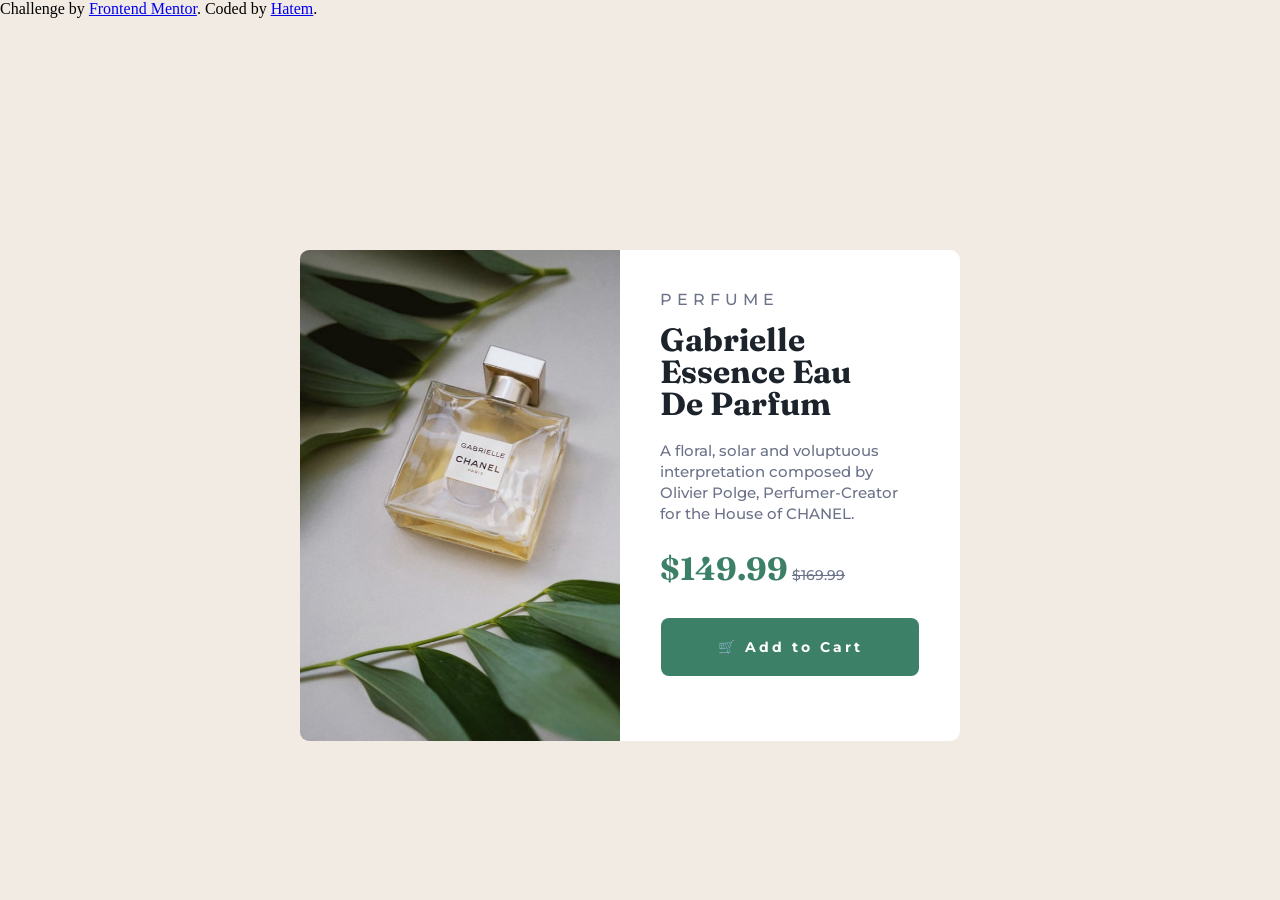
==== index.html @ 22d61ac0 "done" ====
<!doctype html>
<html lang="en">
 <head>
  <meta charset="UTF-8" />
  <meta name="viewport" content="width=device-width, initial-scale=1.0" />
  <title>Frontend Mentor | Product preview card component</title>
  
  <link rel="preconnect" href="https://fonts.googleapis.com" />
  <link rel="preconnect" href="https://fonts.gstatic.com" crossorigin />
  <link href="https://fonts.googleapis.com/css2?family=Fraunces:opsz,wght@9..144,700&family=Montserrat:wght@500;700&display=swap" rel="stylesheet" />

  <link rel="stylesheet" href="styles.css" />
</head>
  <body>
    <div class="container">
      <img
        class="image-of-perfume"
        src="images/image-product-desktop.jpg"
        alt="image-of-perfume"
      />
      <div class="product-info-box">
        <header class="heading">
          <p class="first-word">Perfume</p>
          <h1 class="main-title">Gabrielle Essence Eau De Parfum</h1>
        </header>
        <article>
          <ul class="description">
            <li>A floral, solar and voluptuous</li>
            <li>interpretation composed by</li>
            <li>Olivier Polge, Perfumer-Creator</li>
            <li>for the House of CHANEL.</li>
          </ul>
        </article>
        <div class="price-box">
          <span class="new-price">$149.99</span>
          <span class="real-price">$169.99</span>
        </div>
        <button class="cart-button">🛒 Add to Cart</button>
      </div>
    </div>
  </body>
  <footer class="attribution">
    Challenge by <a href="https://www.frontendmentor.io?ref=challenge">Frontend Mentor</a>. 
    Coded by <a href="https://github.com/hatem-create/hatem-create">Hatem</a>.
  </footer>
</html>
---- styles.css ----
* {
  margin: 0 auto;
  box-sizing: border-box;
}

body {
  background-color: hsl(30, 38%, 92%)
}


.image-of-perfume {
  position: absolute;
  border: solid 0px;
  width: 9cm;
  height: 13cm;
  left: 300px;
  top: 250px;
  border-radius: 9px;
}


.product-info-box {
  position: absolute;
  border: solid 0px;
  left: 620px;
  top: 250px;
  background-color: hsl(0, 0%, 100%);
  width: 9cm;
  height: 13cm;
  border: 10px;
  text-align: left;
  padding: 40px;
  border-top-left-radius: 0px;
  border-top-right-radius: 10px;
  border-bottom-right-radius: 10px;
}


.first-word {
  font-family: 'Montserrat', sans-serif;
  font-weight: 500;
  color: hsl(228, 12%, 48%);
  letter-spacing: 5px;
  margin-bottom: 15px;
  padding: 0px;
  text-transform: uppercase;
  text-align: left;
}

.main-title {
  font-family: 'Fraunces', serif;
  font-weight: 700;
  font-size: 32px;
  color: hsl(212, 21%, 14%);
  max-width: 200px;
  line-height: 1.0;
  text-align: left;
  padding: 0px;
  margin: 0;
}



.description {
  font-family: 'Montserrat', sans-serif;
  font-size: 15px;
  font-weight: 500;
  color: hsl(228, 12%, 48%);
  list-style: none;         
  line-height: 1.4;
  margin-top: 20px;
  margin-bottom: 25px;
  text-align: left;
  padding-left: 0;
  margin-left: 0;
  
}

.price-box {
  margin-left: 0;
}


.new-price {
  color: hsl(158, 36%, 37%);
  font-size: 32px;
  font-family: 'Fraunces', serif;
  font-weight: 700;
  margin-top: 100px;
}

.real-price {
  font-family: 'Montserrat', sans-serif;
  font-size: 14px;
  font-weight: 500;
  color: hsl(228, 12%, 48%);
  text-decoration: line-through;
  text-align: center;
}

.cart-button {
  background-color: hsl(158, 36%, 37%);
  color: hsl(0, 0%, 100%);
  border: 0px;
  font-family: 'Montserrat', sans-serif;
  font-size: 14px;
  font-weight: 700;
  border-radius: 8px;
  width: 99%;
  display: flex;
  justify-content: center; /* Centers the icon and text horizontally */
  align-items: center;     /* Centers the icon and text vertically */
  gap: 100px;               /* Injects a precise space between the icon and text */
  padding: 20px 0;
  cursor: pointer;
  margin-top: 30px;
  letter-spacing: 3px;
}

.cart-button:hover {
  background-color: hsl(158, 42%, 18%);
}
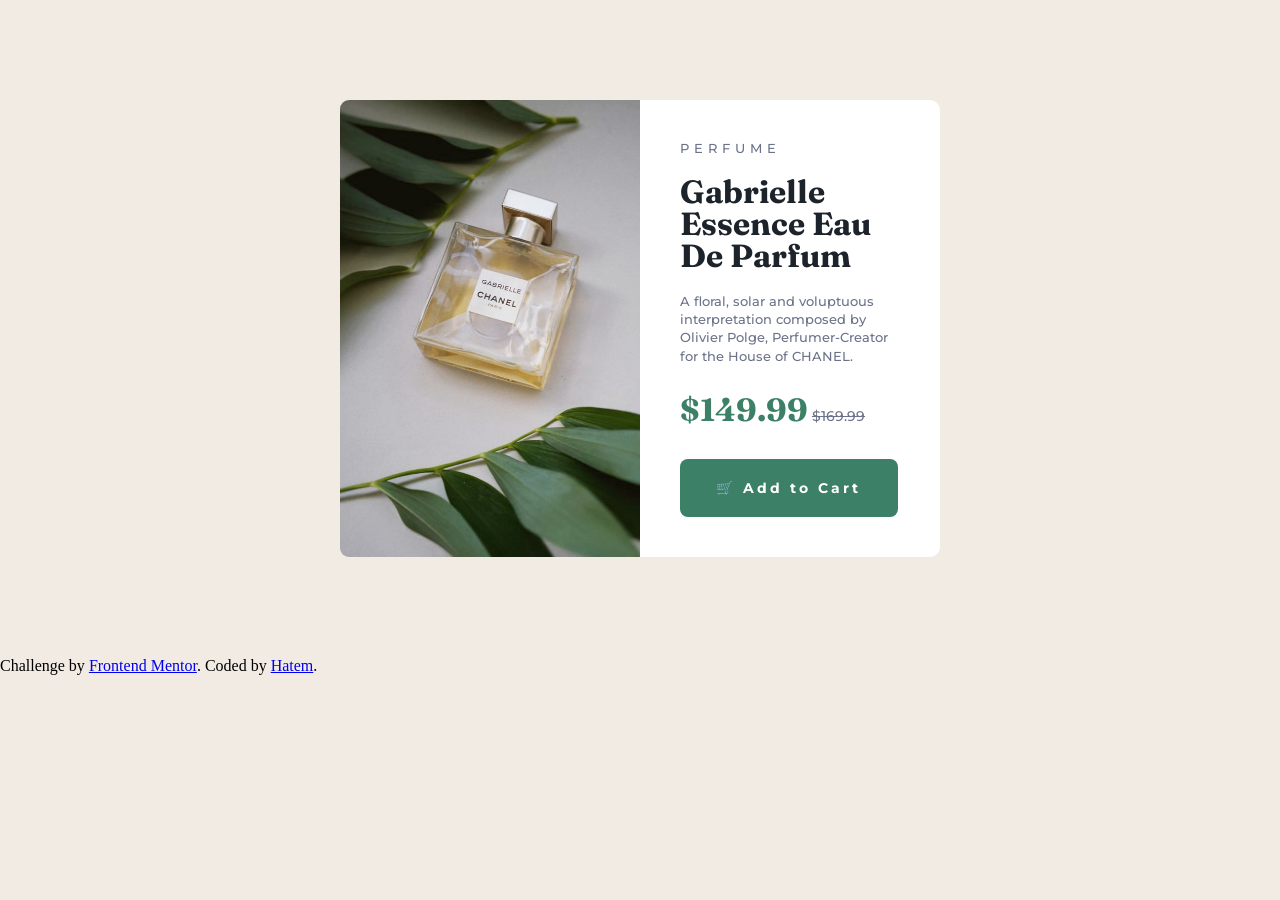
==== commit 01740aa9: "Finish product card component" ====
--- a/index.html
+++ b/index.html
@@ -13,11 +13,13 @@
 </head>
   <body>
     <div class="container">
+      <div class="image-container">
       <img
         class="image-of-perfume"
         src="images/image-product-desktop.jpg"
         alt="image-of-perfume"
       />
+      </div>
       <div class="product-info-box">
         <header class="heading">
           <p class="first-word">Perfume</p>
--- a/styles.css
+++ b/styles.css
@@ -1,5 +1,6 @@
 * {
-  margin: 0 auto;
+  margin: 0;
+  padding: 0;
   box-sizing: border-box;
 }
 
@@ -7,27 +8,36 @@
   background-color: hsl(30, 38%, 92%)
 }
 
-
-.image-of-perfume {
-  position: absolute;
-  border: solid 0px;
-  width: 9cm;
-  height: 13cm;
-  left: 300px;
-  top: 250px;
-  border-radius: 9px;
+.container{
+  display: grid;
+  grid-template-columns: 300px 300px ;
+  width: 600px;
+    margin: 100px auto;
 }
 
 
+.image-container {
+  display: flex;
+  justify-content: center; /* Centers horizontally in Flexbox */
+  align-items: center;     /* Centers vertically in Flexbox */
+  overflow: hidden;
+  border-top-left-radius: 9px;
+  border-bottom-left-radius: 9px;
+}
+
+.image-of-perfume {
+  width: 100%;
+  height: 100%;
+  object-fit: cover; /* This fills the area */
+  display: block;    /* Removes extra whitespace under images */
+}
+
+
+
 .product-info-box {
-  position: absolute;
-  border: solid 0px;
-  left: 620px;
-  top: 250px;
+  display: flex;
   background-color: hsl(0, 0%, 100%);
-  width: 9cm;
-  height: 13cm;
-  border: 10px;
+  flex-direction: column;
   text-align: left;
   padding: 40px;
   border-top-left-radius: 0px;
@@ -35,16 +45,21 @@
   border-bottom-right-radius: 10px;
 }
 
+.heading {
+  display: flex;
+  flex-direction: column;
+  text-align: left;
+  align-items: flex-start;
+}
 
 .first-word {
   font-family: 'Montserrat', sans-serif;
+  font-size: 13px;
+  margin-bottom: 20px;
   font-weight: 500;
   color: hsl(228, 12%, 48%);
   letter-spacing: 5px;
-  margin-bottom: 15px;
-  padding: 0px;
   text-transform: uppercase;
-  text-align: left;
 }
 
 .main-title {
@@ -52,18 +67,14 @@
   font-weight: 700;
   font-size: 32px;
   color: hsl(212, 21%, 14%);
-  max-width: 200px;
   line-height: 1.0;
-  text-align: left;
-  padding: 0px;
-  margin: 0;
 }
 
 
 
 .description {
   font-family: 'Montserrat', sans-serif;
-  font-size: 15px;
+  font-size: 13px;
   font-weight: 500;
   color: hsl(228, 12%, 48%);
   list-style: none;         
@@ -108,13 +119,14 @@
   border-radius: 8px;
   width: 99%;
   display: flex;
-  justify-content: center; /* Centers the icon and text horizontally */
-  align-items: center;     /* Centers the icon and text vertically */
-  gap: 100px;               /* Injects a precise space between the icon and text */
+  justify-content: center; 
+  align-items: center;     
+  gap: 100px;               
   padding: 20px 0;
   cursor: pointer;
   margin-top: 30px;
   letter-spacing: 3px;
+  grid-column: 1/-1;
 }
 
 .cart-button:hover {
